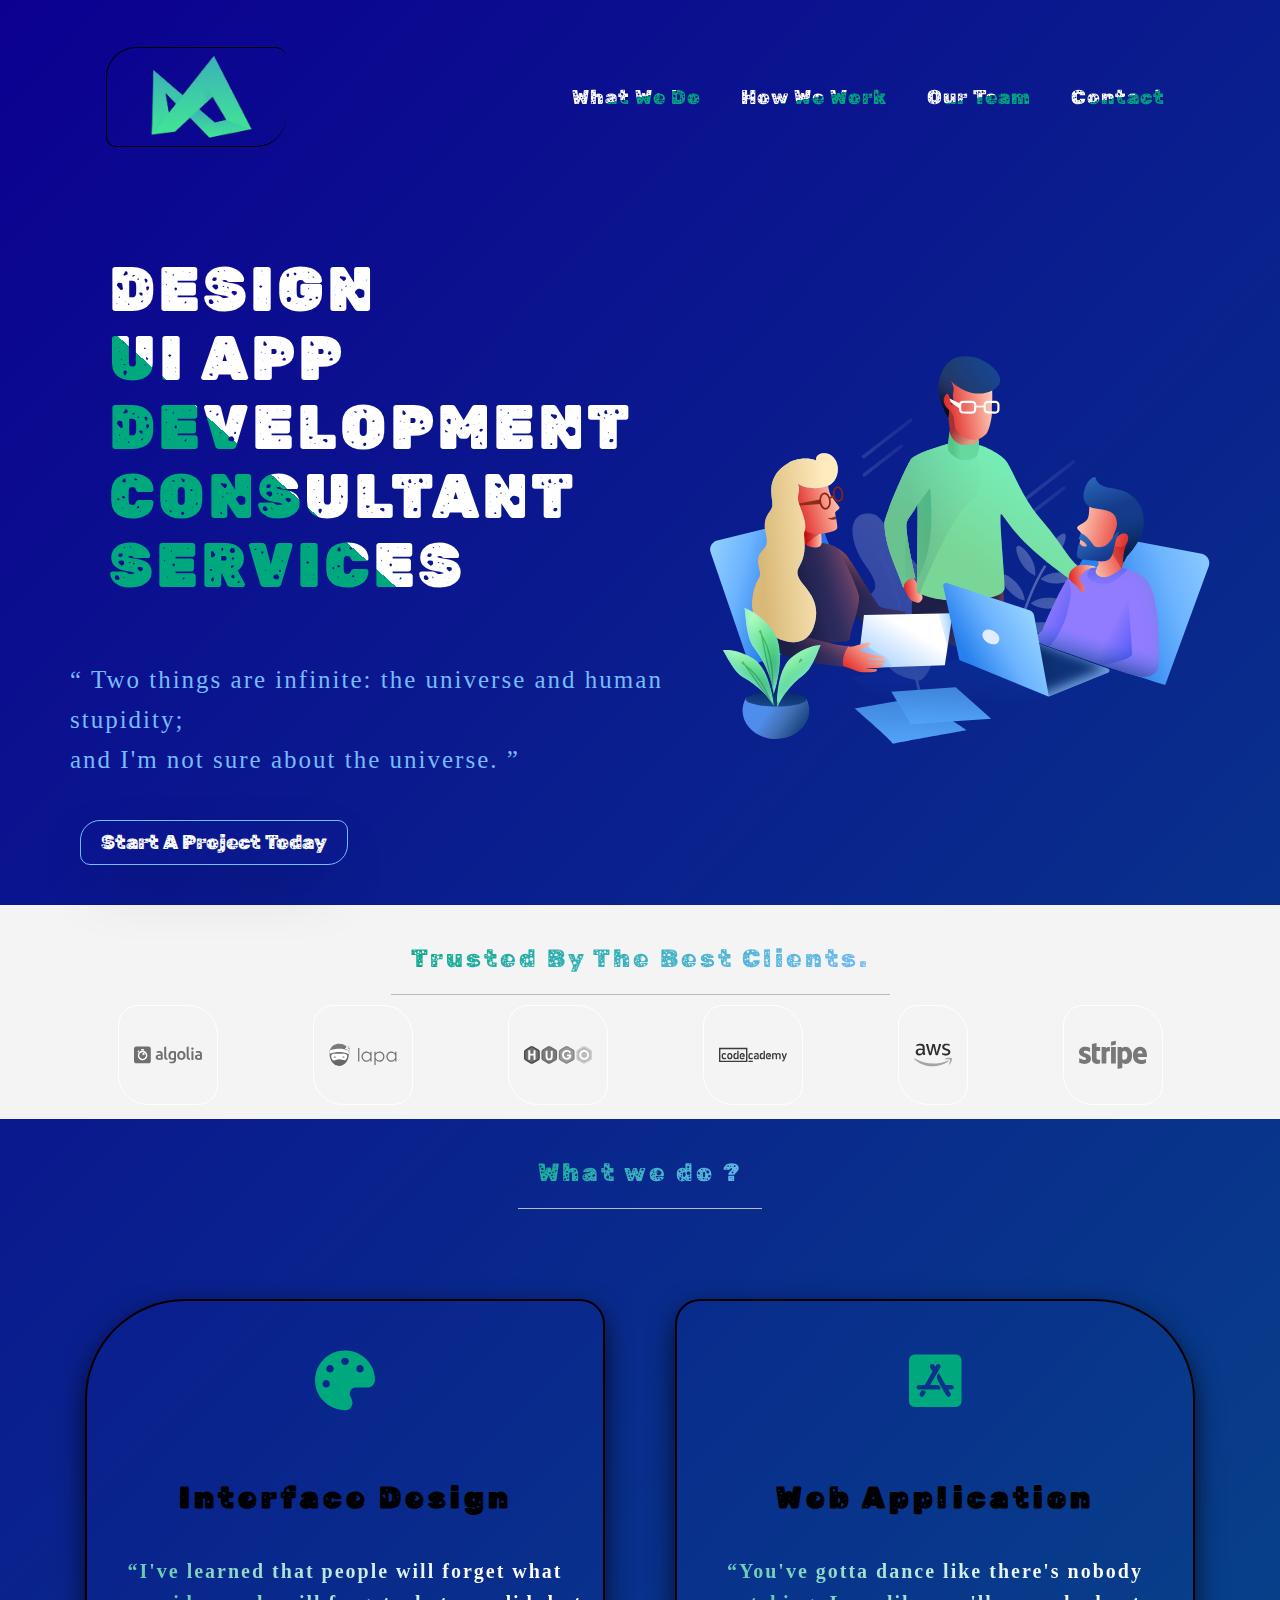
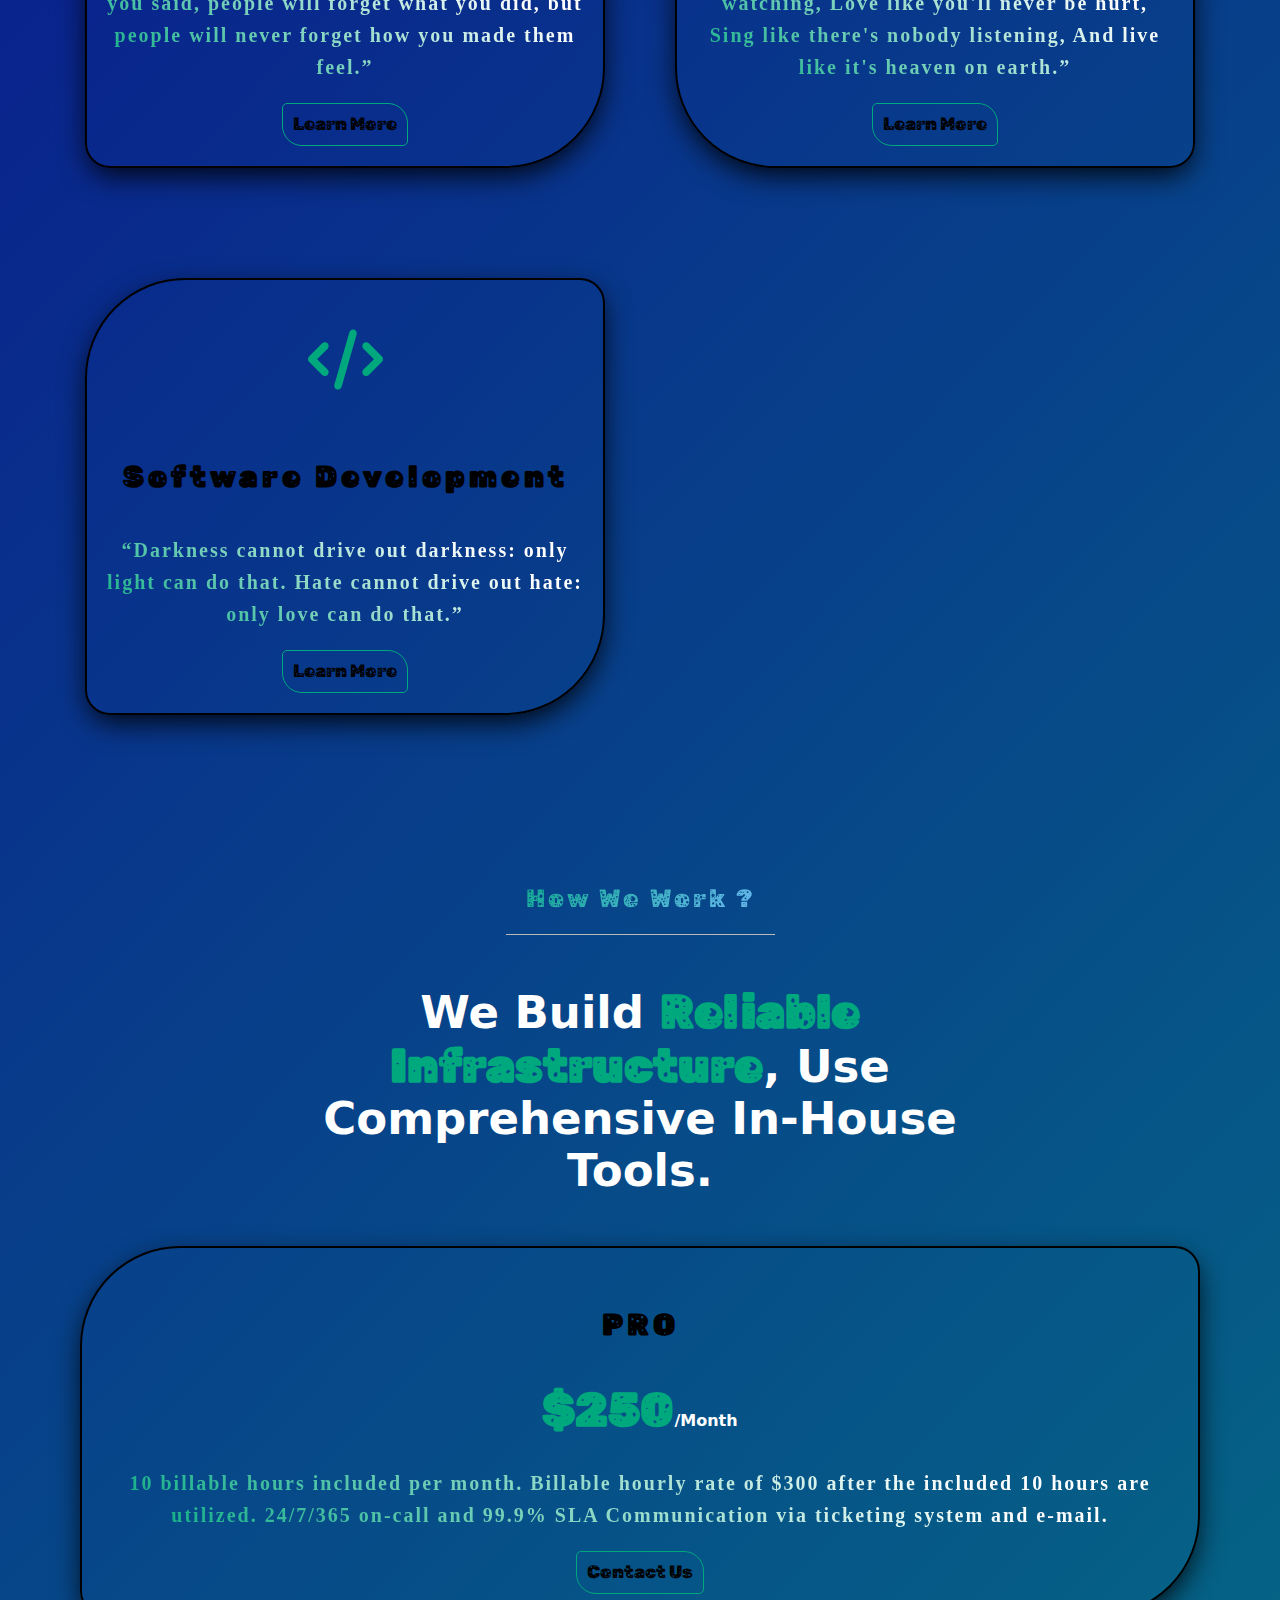
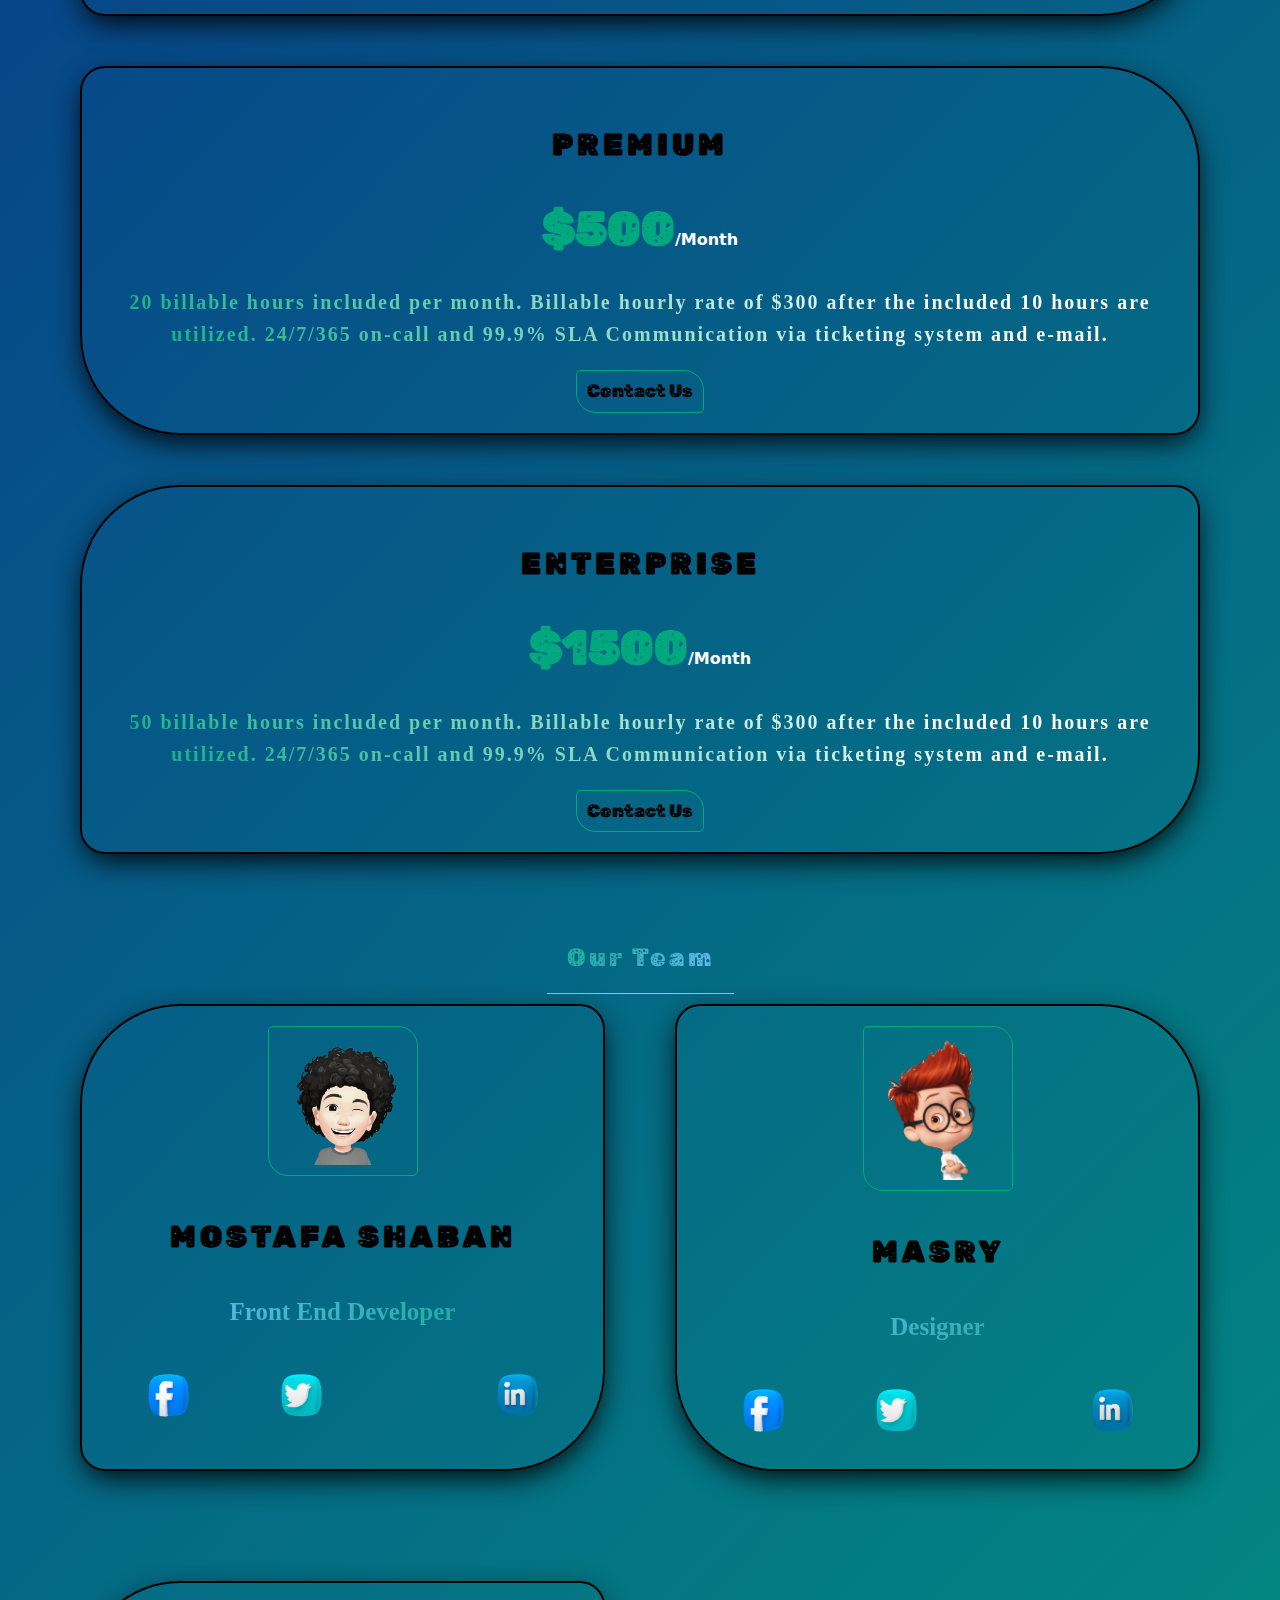
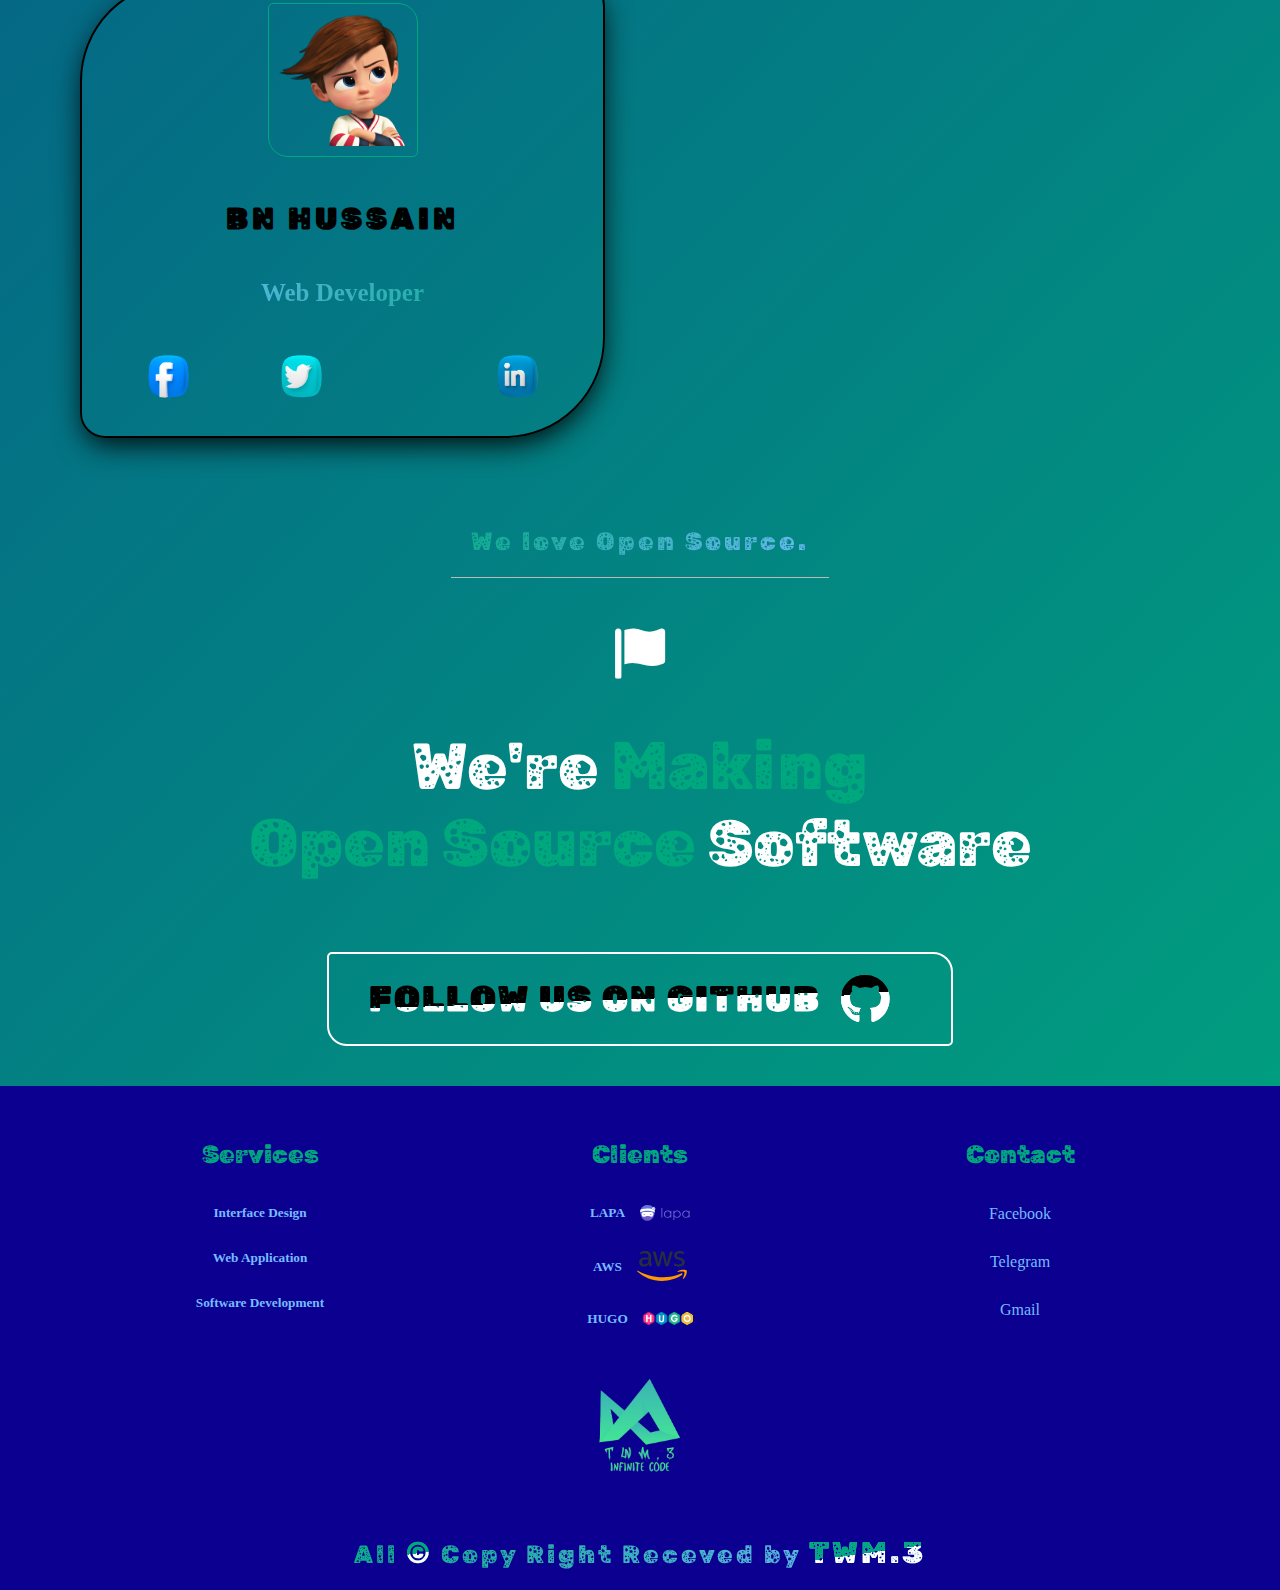
==== index.html @ d38bcce1 "Add files via upload" ====
<!DOCTYPE html>
<html lang="en">
<head>
    <meta charset="UTF-8">
    <meta http-equiv="X-UA-Compatible" content="IE=edge">
    <meta name="viewport" content="width=device-width, initial-scale=1.0">
    <!---------------------- normal position for all elements--------------------------- -->
    <link rel="stylesheet" href="css/normalize.css">
    <!---------------------- Font Awesome Library --------------------------- -->
    <link rel="stylesheet" href="css/all.min.css">
    <!---------------------- challeng  Style file--------------------------- -->
    <link rel="stylesheet" href="css/style.css">
        <!---------------------- website icon--------------------------- -->
        <link rel="stylesheet" href="imgs/white-green.png">
        <!-- --------------------- Google Fonts ------------------------ -->
        <link rel="preconnect" href="https://fonts.googleapis.com">
        <link rel="preconnect" href="https://fonts.gstatic.com" crossorigin>
        <link href="https://fonts.googleapis.com/css2?family=Fredericka+the+Great&family=Frijole&family=Nosifer&family=Open+Sans:ital,wght@0,700;1,400&family=Rubik+Glitch&family=Rubik+Microbe&family=Rubik+Moonrocks&family=Rubik+Puddles&family=Shizuru&family=Work+Sans:ital,wght@0,100;0,200;0,300;0,400;0,500;0,600;0,700;0,800;0,900;1,100;1,200;1,300;1,400;1,500;1,600;1,700;1,800;1,900&display=swap" rel="stylesheet">
    
    <title>TWM.3 || Challeng-Five</title>
</head>
<body>
    <!-- Start Header  -->

    <header>
        <div class="container">
            <div class="links">
                <div class="logo">
                    <a href="https://mo-sha-ban.github.io/HTML-CSS-Template-Three/
                    " target="_blank"><img src="imgs/nt-green.png" alt="logo">
                    </a>
                    <div class="text">
                        <h1>twm.3</h1>
                    </div>
                </div>
                <ul>
                    <li><a href="#what">What we do</a></li>
                    <li><a href="#how">How we work</a></li>
                    <li><a href="#team">Our team</a></li>
                    <li><a href="#contact">Contact</a></li>
                </ul>
            </div>
        </div>
    </header>

    <!-- End Header  -->









    <!-- Start Landing  -->

    <div class="landing">
        <div class="container">
            <div class="text">
                <h1>Design <br>
                    UI App <br>
                    Development <br>
                    Consultant Services
                </h1>
                <p>“    Two things are infinite: the universe and human stupidity; <br>  and I'm not sure about the universe.   ”</p>
                <a href="#">Start a project today</a>
            </div>
            <div class="image">
                <img src="imgs/yeo-feature-1.svg" alt="">
            </div>
        </div>
    </div>

        <!-- End Landing  -->





        <!-- Start Clients -->      
        <div class="clients">
            <div class="main-header">Trusted By The Best Clients. </div>
            <div class="container">
                <div class="logos">
                    <img src="imgs/algolia.svg" alt="logo">
                    <img src="imgs/lapa-logo.svg" alt="logo">
                    <img src="imgs/hugo.svg" alt="logo">
                    <img src="imgs/codecademy.svg" alt="logo">
                    <div class="az"><img src="imgs/aws.svg" alt="logo"> </div>
                    <img src="imgs/stripe.svg" alt="logo">
                </div>
            </div>
        </div>

        <!-- End Clients -->





        <!-- Start What  -->
        <div class="what" id="what">
            <div class="main-header"> What we do ? </div>
            <div class="container">
                <div class="box">
                    <i class="fa-solid fa-palette"></i>
                    <h3>Interface Design</h3>
                    <p>“I've learned that people will forget what you said, people will forget what you did, but people will never forget how you made them feel.”</p>
                    <a href="#">Learn More</a>
                </div>
                <div id="dif" class="box" >
                    <i class="fa-brands fa-app-store-ios"></i>
                    <h3>Web Application</h3>
                    <p>
                        “You've gotta dance like there's nobody watching,
                        Love like you'll never be hurt,
                        Sing like there's nobody listening,
                        And live like it's heaven on earth.”
                    </p>
                    <a href="#">Learn More</a>
                </div>
                <div class="box ">
                    <i class="fa-solid fa-code"></i>
                    <h3>Software Development</h3>
                    <p>
                        “Darkness cannot drive out darkness: only light can do that. Hate cannot drive out hate: only love can do that.”</p>
                    <a href="#">Learn More</a>
                </div>
            </div>
        </div>
        <!-- End What  -->




        <!-- Start How -->
        <div class="how" id="how">
            <div class="main-header"> How We Work ? </div>
            <div class="container">
                <div class="text">
                    <h2>We build <span>reliable infrastructure</span>, use comprehensive in-house tools.</h2>
                </div>
                <div class="box">
                    <h3>PRO</h3>
                    <h4><span>$250</span>/month</h4>
                    <p>10 billable hours included per month.
                        Billable hourly rate of $300 after the included 10 hours are utilized.
                        24/7/365 on-call and 99.9% SLA
                        Communication via ticketing system and e-mail.
                    </p>
                    <a href="#">Contact Us</a>
                </div>
                <div id="dif" class="box" >
                    <h3>PREMIUM</h3>
                    <h4><span>$500</span>/month</h4>
                    <p>20 billable hours included per month.
                        Billable hourly rate of $300 after the included 10 hours are utilized.
                        24/7/365 on-call and 99.9% SLA
                        Communication via ticketing system and e-mail.
                    </p>
                    <a href="#">Contact Us</a>
                </div>
                <div class="box">
                    <h3>ENTERPRISE</h3>
                    <h4><span>$1500</span>/month</h4>
                    <p>50 billable hours included per month.
                        Billable hourly rate of $300 after the included 10 hours are utilized.
                        24/7/365 on-call and 99.9% SLA
                        Communication via ticketing system and e-mail.
                    </p>
                    <a href="#">Contact Us</a>
                </div>
            </div>
        </div>
        <!-- End How -->






        <!--Start  Our Team  -->
        <div class="team" id="team">
            <div class="main-header"> Our Team </div>
            <div class="container">
                <div class="box">
                    <img src="imgs/trans-logo.png" alt="">
                    <h3> mostafa Shaban</h3>
                    <h4> Front End Developer</h4>
                    <div class="social">
                        <a href="https://www.facebook.com/profile.php?id=100058685019959" target="blanck"><li><img src="imgs/Facebook-1.png" alt=""></li></a> 
                        <a href="https://twitter.com/mo_sha_ban" target="blanck"><li><img src="imgs/Twitter-1.png" alt=""></li></a>
                        <a href="https://www.instagram.com/mo_sh_ab_an/" target="blanck"><li><img src="imgs/Instagram-1.png" alt=""></li></a>
                        <a href="https://www.linkedin.com/in/mostafa-shaban-33b244233/" target="blanck"><li><img src="imgs/LinkedIn-1.png" alt=""></li></a>
                    </div>
                </div>
                <div id="dif" class="box">
                    <img src="imgs/vatar--2.png" alt="">
                    <h3> masry </h3>
                    <h4> Designer</h4>
                    <div class="social">
                        <a href="https://www.facebook.com/profile.php?id=100058685019959" target="blanck"><li><img src="imgs/Facebook-1.png" alt=""></li></a> 
                        <a href="https://twitter.com/mo_sha_ban" target="blanck"><li><img src="imgs/Twitter-1.png" alt=""></li></a>
                        <a href="https://www.instagram.com/mo_sh_ab_an/" target="blanck"><li><img src="imgs/Instagram-1.png" alt=""></li></a>
                        <a href="https://www.linkedin.com/in/mostafa-shaban-33b244233/" target="blanck"><li><img src="imgs/LinkedIn-1.png" alt=""></li></a>
                    </div>
                </div>
                <div class="box">
                    <img src="imgs/boy-png-297755.png" alt="">
                    <h3> Bn Hussain</h3>
                    <h4> Web Developer </h4>
                    <div class="social">
                        <a href="https://www.facebook.com/profile.php?id=100058685019959" target="blanck"><li><img src="imgs/Facebook-1.png" alt=""></li></a> 
                        <a href="https://twitter.com/mo_sha_ban" target="blanck"><li><img src="imgs/Twitter-1.png" alt=""></li></a>
                        <a href="https://www.instagram.com/mo_sh_ab_an/" target="blanck"><li><img src="imgs/Instagram-1.png" alt=""></li></a>
                        <a href="https://www.linkedin.com/in/mostafa-shaban-33b244233/" target="blanck"><li><img src="imgs/LinkedIn-1.png" alt=""></li></a>
                    </div>
                </div>
            </div>
        </div>
        <!-- End Our Team  -->








        <!-- Start Open  -->
        <div class="open">
            <div class="main-header"> We love Open Source. </div>
            <div class="container">
                <div class="disc">
                    <i class="fa-solid fa-flag"></i>
                    <h3> We're <span>making</span>   <br> <span> Open Source </span> Software</h3>
                    <a href="https://github.com/mo-sha-ban?tab=repositories" target="_blank">Follow Us on github <i class="fa-brands fa-github"></i></a>
                </div>
            </div>
        </div>
        <!-- End Open  -->









        <!-- Start Header -->
        <footer id="contact">
            <div class="container">
                <div class="text-box">
                    <h4>Services</h4>
                    <h5>Interface Design</h5>
                    <h5>Web Application</h5>
                    <h5>Software Development</h5>
                </div>
                <div class="text-box">
                    <h4>Clients</h4>
                    <h5> LAPA <img src="imgs/lapa-logo.svg" alt=""></h5>
                    <h5> AWS <img src="imgs/aws.svg" alt=""></h5>
                    <h5> HUGO <img src="imgs/hugo.svg" alt=""></h5>
                </div>
                <div class="text-box">
                    <h4> Contact </h4> 
                    <a href="https://www.facebook.com/profile.php?id=100058685019959" target="_blank">facebook</a>
                    <a href="https://t.me/mo_sha_ban" target="_blank">telegram</a>
                    <a href="mailto:mostafafoash01110@gmail.com">gmail</a>
                </div>
            </div>
            <div class="logo">
                <img src="imgs/green.png" alt="">
            </div>
            <div class="main-header"> All <span>&copy;</span> Copy  Right Receved by <span>twm.3</span></div>
        </footer>
        <!-- End Header -->
</body>
</html>
---- css/style.css ----
/* Start Global Rules */
* {
    box-sizing: border-box;
}
:root {
    --transition: 1s;
    --color: #00A87E;
    --seco-color: #0C0091;
}

html {
    scroll-behavior: smooth;
    background-image: linear-gradient(134deg, var(--seco-color) 0%, var(--color) 100%);
}

ul {
    list-style: none;
    margin: 0;
    padding: 0;
}
li {
    list-style: none;
}
a {
    text-decoration: none;
}
.container {
    padding: 0 15px;
    margin: 0 auto;
}
.main-header {
    color: #bcb9b9;
    padding: 20px;
    padding-top: 40px;
    border-bottom: 1px solid #bcb9b9;
    font-family: 'Rubik Moonrocks', cursive;
    letter-spacing: 3px;
    font-size: 25px;
    width: fit-content;
    margin: auto;
    background-image: linear-gradient(134deg, var(--color) 0%, #76bbff );
    -webkit-background-clip: text;
    -webkit-text-fill-color: transparent;
}

/* small */
@media (min-width:768px) {
.container {
    width: 750px;
}
}
/* medium */
@media (min-width:992px) {
.container {
    width: 970px;
}
}
/* large */
@media (min-width:1200px) {
.container {
    width: 1170px;
}
}
/*X-large */
@media (min-width:1400px) {
.container {
    width: 1370px;
}
}
/* Start Global Rules */








/* Start header  */

header {
    background-color: transparent;
}
.links {
    margin: 25px;
    display: flex;
    justify-content: space-between;
}
.links .logo {
    display: flex;
    align-items: center;
    justify-content: center;
    transition: 2s;
    width: 170px;
}
.links .logo img {
    width: 120px;
    margin: 13px;
    transition: 1s;
    transform: translate(-10px, -10px);
    position: relative;
    z-index: 1;
}
.links .logo a {
    transition: var(--transition);
    padding: 0px 30px;
    border-radius: 10px;
    margin: 10px;
    transform: translate(121px);
    width: 180px;
    height: 100px;
    border: 1px solid black;
    /* border-left: none; */
    border-right: none;
    border-top-left-radius: 30px;
    border-top-right-radius: 10px;
    border-bottom-right-radius: 30px;

}
.links .logo .text  {
    color: white;
    text-transform: uppercase;
    font-size: 25px;
    font-weight: 800;
    transform: translate(-90px);
    z-index: -10;
    transition: 3s;
    margin-left: 20px;
    padding: 10px;
    font-family: 'Rubik Moonrocks', cursive;
    background-image: linear-gradient(190deg, var(--color) 0% 50%, white 50% 100%);
    -webkit-background-clip: text;
    -webkit-text-fill-color: transparent;
    opacity: 0;
    transition-delay: .5s;

}
.links .logo:hover {
    overflow: visible;
}
.links .logo:hover a {
    box-shadow: 10px 0px 35px -10px var(--color);
}
.links .logo:hover .text {
    transform: translateX(90px);
    opacity: 100%;
}
.links ul {
    display: flex;
}
.links ul li {
    display: flex;
    justify-content: center;
    align-items: center;
    margin: 10px;
    font-size: 20px;
    letter-spacing: 1px;
    padding: 10px;
    font-family: 'Rubik Moonrocks', cursive;
    text-transform: capitalize;
    color: white;
    transition: var(--transition);
    background-image: linear-gradient(-10deg, var(--color) 0% 50%, white 50% 100%);
    -webkit-background-clip: text;
    -webkit-text-fill-color: transparent;
}
.links ul li a {
    color: white;
}
.links ul li:hover {
    opacity: 80%;
    transform: scale(1.2);
}

/* End header  */






/* Start Landing */

.landing { 
    /* height: calc(100vh - 10px); */
}
.landing .container {
    display: flex;
}

.landing .text h1 {


    font-size: 60px;
    font-weight: 900;
    /* color: #00ffd4;    
    font-family:  'Rubik Moonrocks', cursive;
    letter-spacing: 5px; */
    font-family: 'Rubik Moonrocks', cursive;
    padding: 20px 40px;
    background-image: linear-gradient(42deg, var(--color) 0% 34%, white 34% 100%);
    -webkit-background-clip: text;
    -webkit-text-fill-color: transparent;
    text-transform: uppercase;
    letter-spacing: 5px;





}
.landing .text p {
    font-size: 25px;
    line-height: 1.6;
    letter-spacing: 2px;
    color:#76bbff;
}
.landing .text a {
    display: block;
    width: fit-content;
    font-size: 20px;
    text-transform: capitalize;
    color:white;
    font-family: 'Rubik Moonrocks', cursive;
    border: .5px solid #76bbff;
    padding: 10px 20px;
    border-radius: 20px 10px 20px 10px ;
    box-shadow: 0px 25px 60px -20px black;
    transition: var(--transition);
    margin: 40px 10px;
}
.landing .text a:hover {
    color: var(--color);
    transform: scale(1.1);
}
.landing .image {
    display: flex;
}
.landing .image img{
    width: 500px;
    align-items: center;
}

/* End Landing */









/* Start Clients */

.clients {
    background-color: #f4f4f4;
}
.clients .container .logos {
    display: flex;
    justify-content: space-around;
}
.clients .container .logos img {
    width: 100px;
    height: 100px;
    filter: grayscale(100%);
    transition: var(--transition);
    border-style: none;
    color: white;
    border: 1px solid;
    padding: 10px 15px;
    margin: 10px;
    border-radius: 20px 30px;
}
.clients .container .logos img:hover {
    transform: scale(1.1);
    filter: grayscale(0%);
}
.clients .container .logos .az img {
    width: 70px;
    height: 100px;
}

/* End Clients */






/* Start What  */

.what .container {
    display: grid;
    grid-template-columns: repeat(auto-fill, minmax(350px, 1fr));
    gap: 50px;
    margin: 60px auto;
    padding: 20px;
}
.container .box {
    box-shadow: 0px 10px 30px -5px;
    text-align: center;
    border: 2px solid;
    border-radius: 100px 25px;
    padding: 20px;
    margin: 10px;
    margin-bottom: 50px;
    transition: 1s;
}
#dif {
    border-radius: 25px 100px !important;
}
.what .container .box  i {
    font-size: 60px;
    color: var(--color);
    margin: 30px;
}
.container .box:hover {
    transform: translateY(-50px);
    border-radius: 25px 100px;
}
.how .container .box:hover {
    transform: translatex(-50px);
    border-radius: 25px 100px;
}
#dif:hover {
    border-radius: 100px 25px !important;
    transform: translateY(50px);
}
.how #dif:hover {
    border-radius: 100px 25px !important;
    transform: translateX(50px);
}
.container .box h3 {
    font-family: 'Rubik Moonrocks', cursive;
    letter-spacing: 4px;
    font-size: 30px;
    padding: 10px;
}
.container .box p {
    /* background-image: linear-gradient(134deg, var(--color) 0%, white 40% , black 100%);  */
    background-image: linear-gradient(31deg, var(--color) 0% , white  80%);
    -webkit-background-clip: text;
    -webkit-text-fill-color: transparent;
    letter-spacing: 2px;
    color: var(--color);
    font-size: 20px;
    font-weight: 600;
    line-height: 1.6;
}
.container .box a {
    display: block;
    border: 1px solid var(--color);
    width: fit-content;
    margin: auto;
    font-family: 'Rubik Moonrocks', cursive;
    font-size: 18px;
    padding: 10px;
    color: black;
    border-radius: 5px 20px;
    transition: 1s;
}
.container .box a:hover {
    transform: scale(1.1);
}
.container .box:hover a{
    border-radius: 20px 5px;
}

/* End What  */



/* Start How */
.how .container .text h2 {
    display: block;
    margin: 50px auto;
    font-family: system-ui;
    text-align: center;
    color: white;
    font-size: 45px;
    width: 700px;
    text-transform: capitalize;
}
.how .container span {
    color: var(--color);
    font-size: 47px;
    font-family: 'Rubik Moonrocks', cursive;
}
.how .container h4 {
    display: block;
    margin: 30px auto;
    font-family: system-ui;
    text-align: center;
    color: white;
    width: 700px;
    text-transform: capitalize;
}

/* End How */








/* Start Team  */

.team .container {
    display: grid;
    grid-template-columns: repeat(auto-fill, minmax(350px, 1fr));
    gap: 50px;
}
.team .container .box img {
    border: 1px solid var(--color);
    width: 150px;
    margin: auto;
    font-family: 'Rubik Moonrocks', cursive;
    font-size: 18px;
    padding: 10px;
    color: black;
    border-radius: 5px 20px;
    transition: 1s;
}
.team .container .box h3 {
    text-transform: uppercase;
    color: black;
    /* color: var(--color); */
}
.team .container .box h4 {
    background-image: linear-gradient(134deg, #76bbff  0%, var(--color) );
    -webkit-background-clip: text;
    -webkit-text-fill-color: transparent;
    font-size: 25px;
    font-weight: bold;
}
.team .container .box .social {
    display: flex;
}
.team .container .box .social img {
    width: 50px;
    border: none;
    padding: 0px;

}
.team .container .box .social a {
    border: none;
}
/* End Team  */








/* Start open  */
.open .container .disc {
    display: flex;
    flex-direction: column;
    justify-content: center;
    text-align: center;
}
.open .container .disc i {
    font-size: 50px;
    color: white;
    margin:  50px 20px 20px;
}
.open .container .disc h3 {
    display: block;
    margin: 30px auto;
    text-align: center;
    font-family: 'Rubik Moonrocks', cursive;
    color: white;
    font-size: 65px;
    text-transform: capitalize;
    font-weight: normal;
}
.open .container span {
    color: var(--color);
    font-size: 67px;
    font-family: 'Rubik Moonrocks', cursive;
}
.open .container .disc  a {
    border: 2px solid white;
    width: fit-content;
    margin: 40px auto;
    font-family: 'Rubik Moonrocks', cursive;
    font-size: 35px;
    font-weight: 600;
    padding: 20px 40px;
    background-image: linear-gradient(178deg, black 0% 50%, white 50% 100%);
    -webkit-background-clip: text;
    -webkit-text-fill-color: transparent;
    color: black;
    border-radius: 5px 20px;
    transition: var(--transition);
    align-items: center;
    display: flex;
    text-transform: uppercase;
    letter-spacing: 2px;
}
.open .container .disc a i {
    margin: auto 20px;
    font-size: 50px;
    transition: var(--transition);
    background-image:  linear-gradient(-5deg, white  0% 60%, black 60% 100%);
    -webkit-background-clip: text;
    -webkit-text-fill-color: transparent;
}
.open .container .disc a:hover {
    transform: scale(1.2);
}
.open .container .disc a:hover i {
    font-size: 60px;
}
/* End open  */









/* Start Footer  */
footer {
    background-color: var(--seco-color);
}
footer .container {
    display: grid;
    grid-template-columns: repeat(auto-fill, minmax(350px, 1fr));
    
}
footer .container .text-box {
    margin-top: 30px;
    margin-bottom: 30px;
}
footer .container .text-box h4{
    font-size: 25px;
    font-family: 'Rubik Moonrocks', cursive;
    color: var(--color);font-weight: normal;
    text-align: center;
    padding: 10px;
    margin: 15px;
}
footer .container .text-box h5 {
    color: #76bbff;
    padding: 10px;
    align-items: center;
    display: flex;
    justify-content: center;
    margin: 10px;
    transition: var(--transition);
    text-transform: capitalize;
}
footer .container .text-box a {
    color: #76bbff;
    padding: 10px;
    align-items: center;
    display: flex;
    justify-content: center;
    margin: 10px;
    transition: var(--transition);
    text-transform: capitalize;
}
footer .container .text-box h5:hover {
    padding-left: 35px;
}
footer .container .text-box a:hover {
    padding-left: 35px;
}
footer .container .text-box h5 img {
    width: 50px;
    margin-left: 15px;
}
footer .logo img {
    width: 150px;
    margin: auto;
    display: block;
}
footer .main-header {
    border-bottom: none;
}
.main-header span {
    font-size: 30px;
    text-transform: uppercase;
    background-image:  linear-gradient(-8deg, white  0% 50%, var(--color) 50% 100%);
    -webkit-background-clip: text;
    -webkit-text-fill-color: transparent;
}

/* End Footer  */
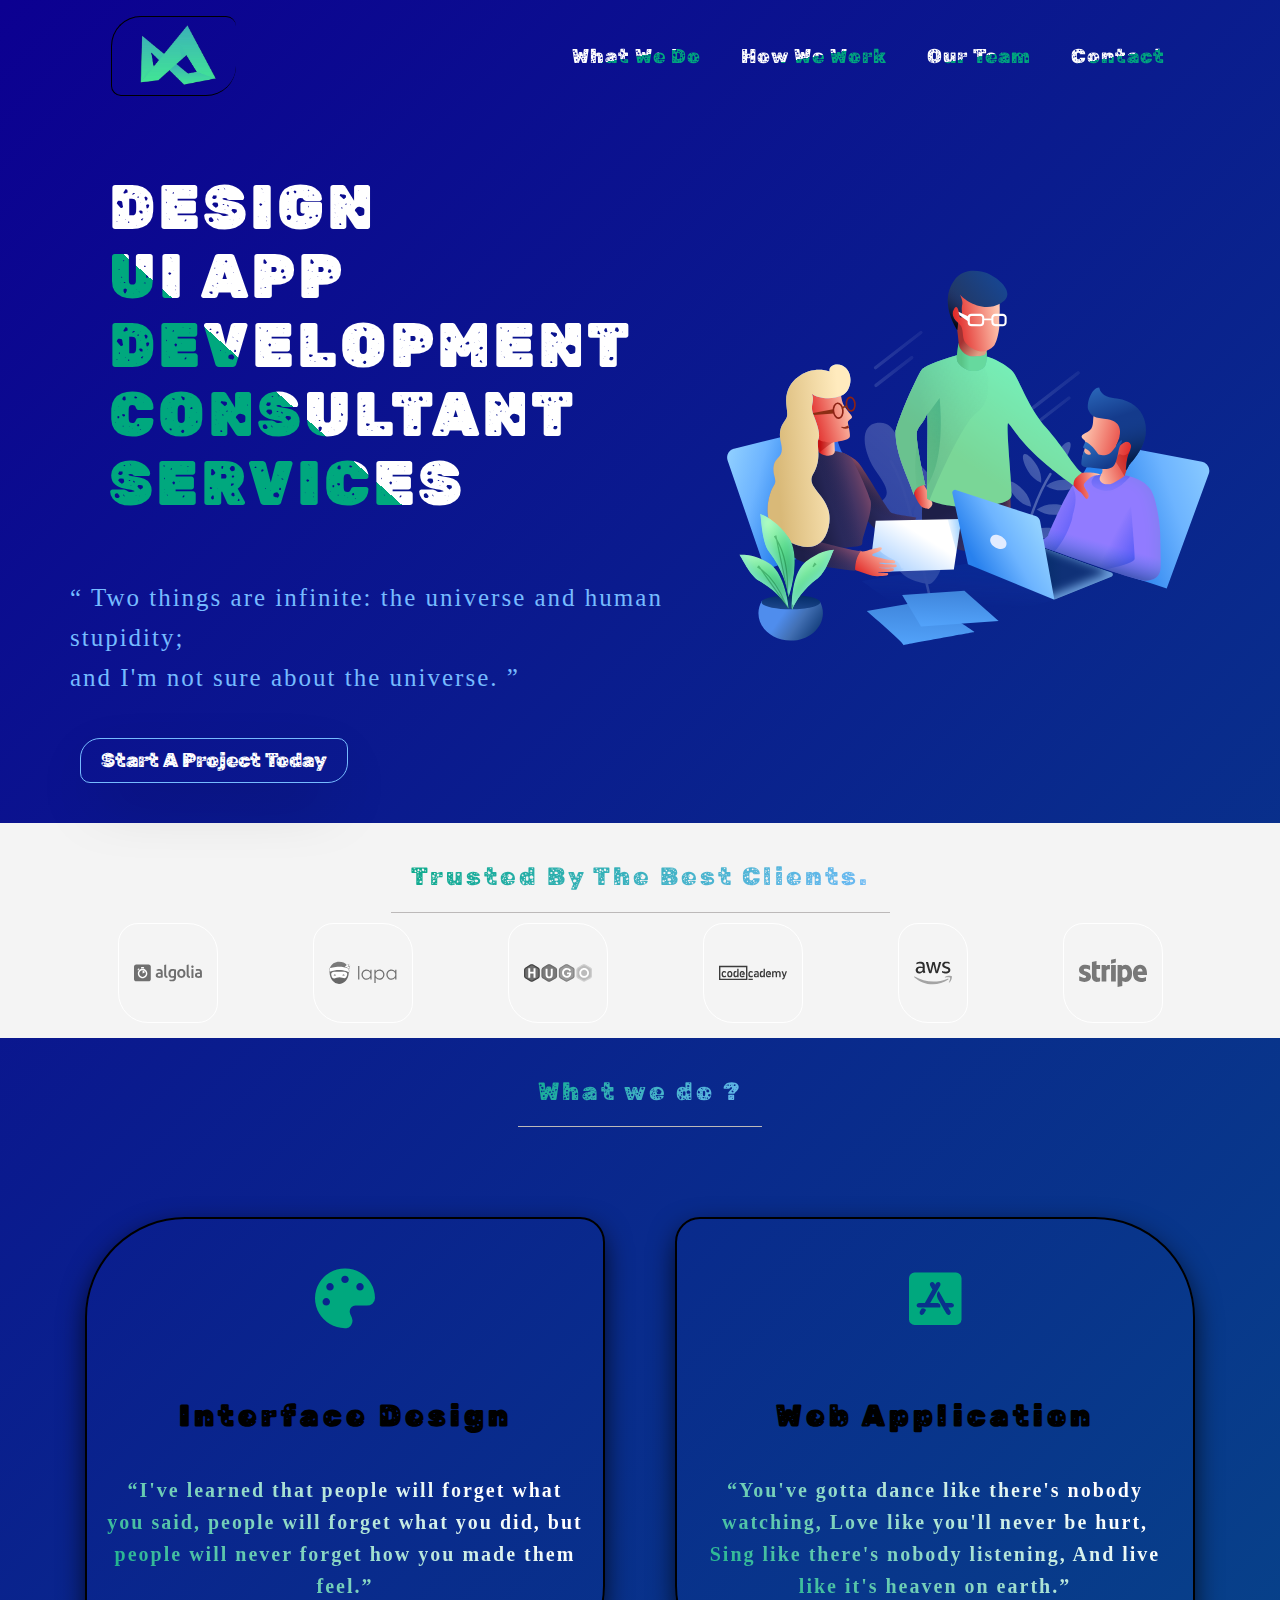
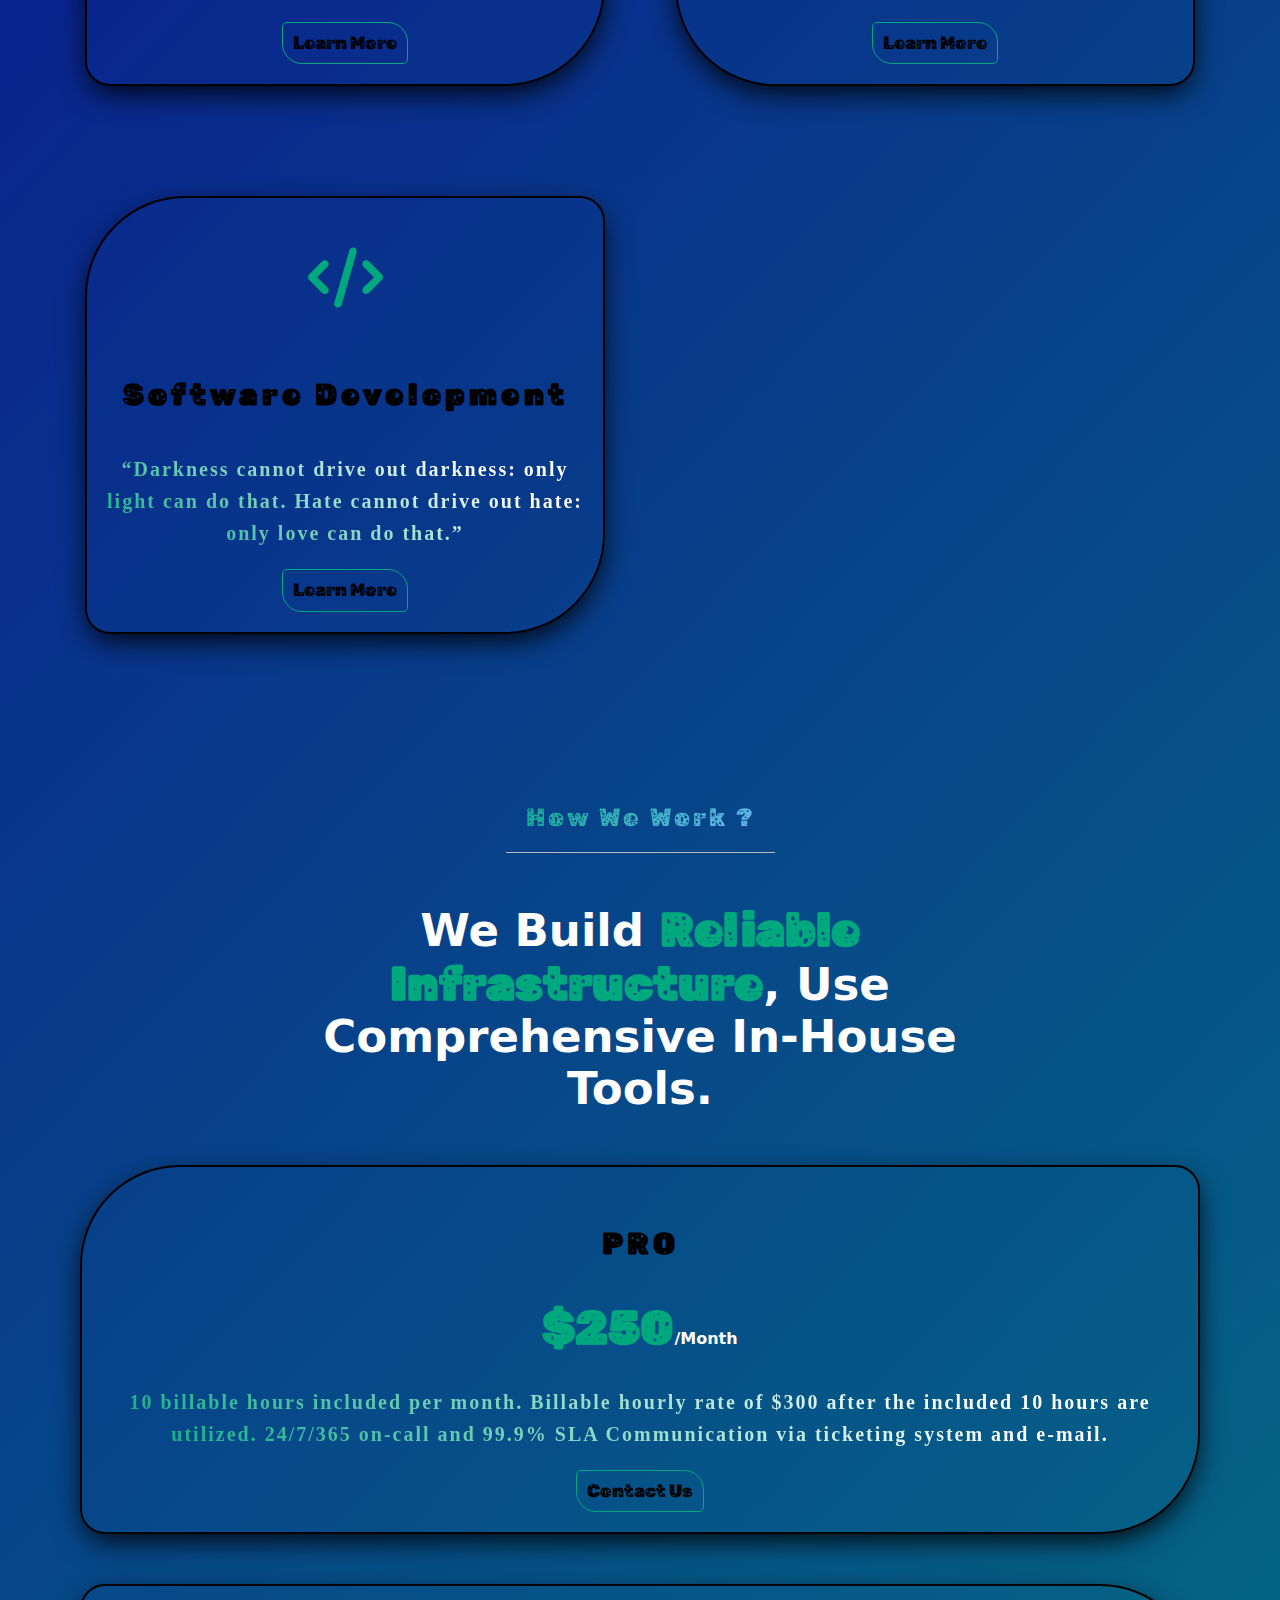
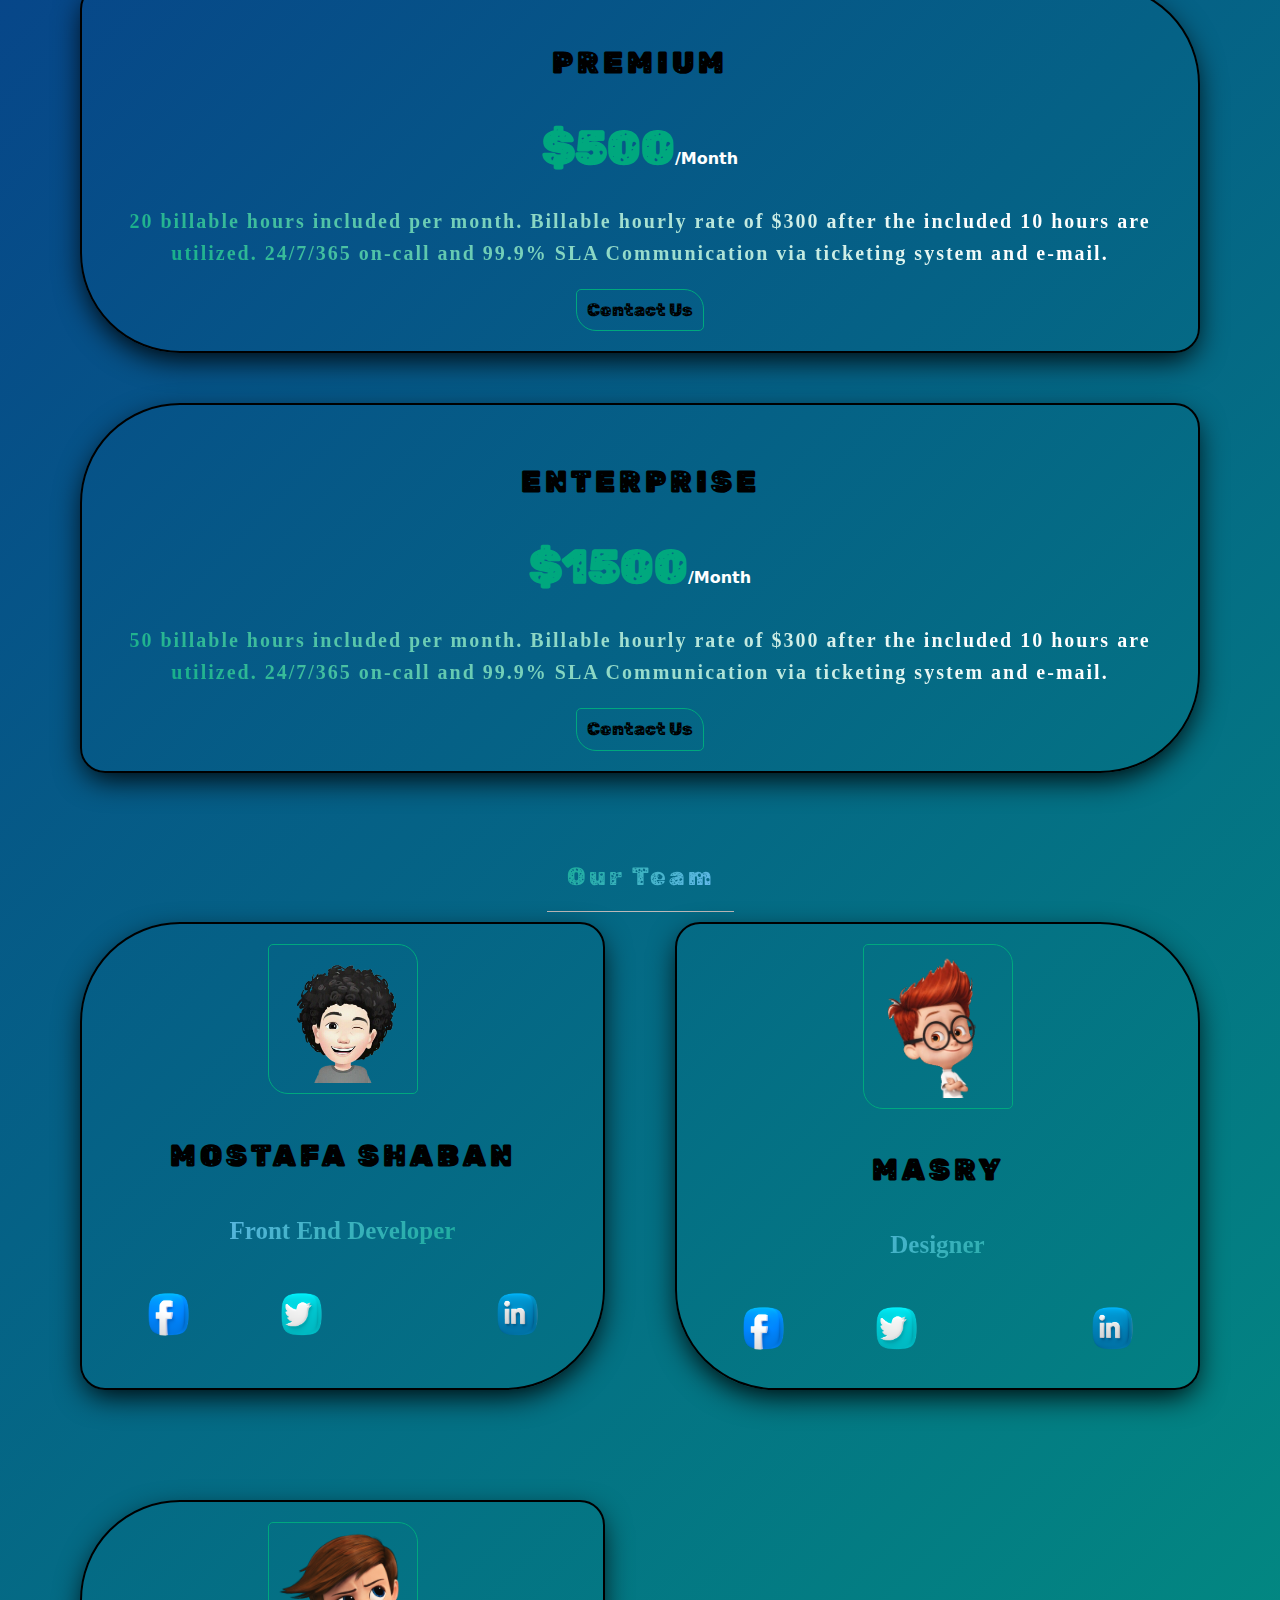
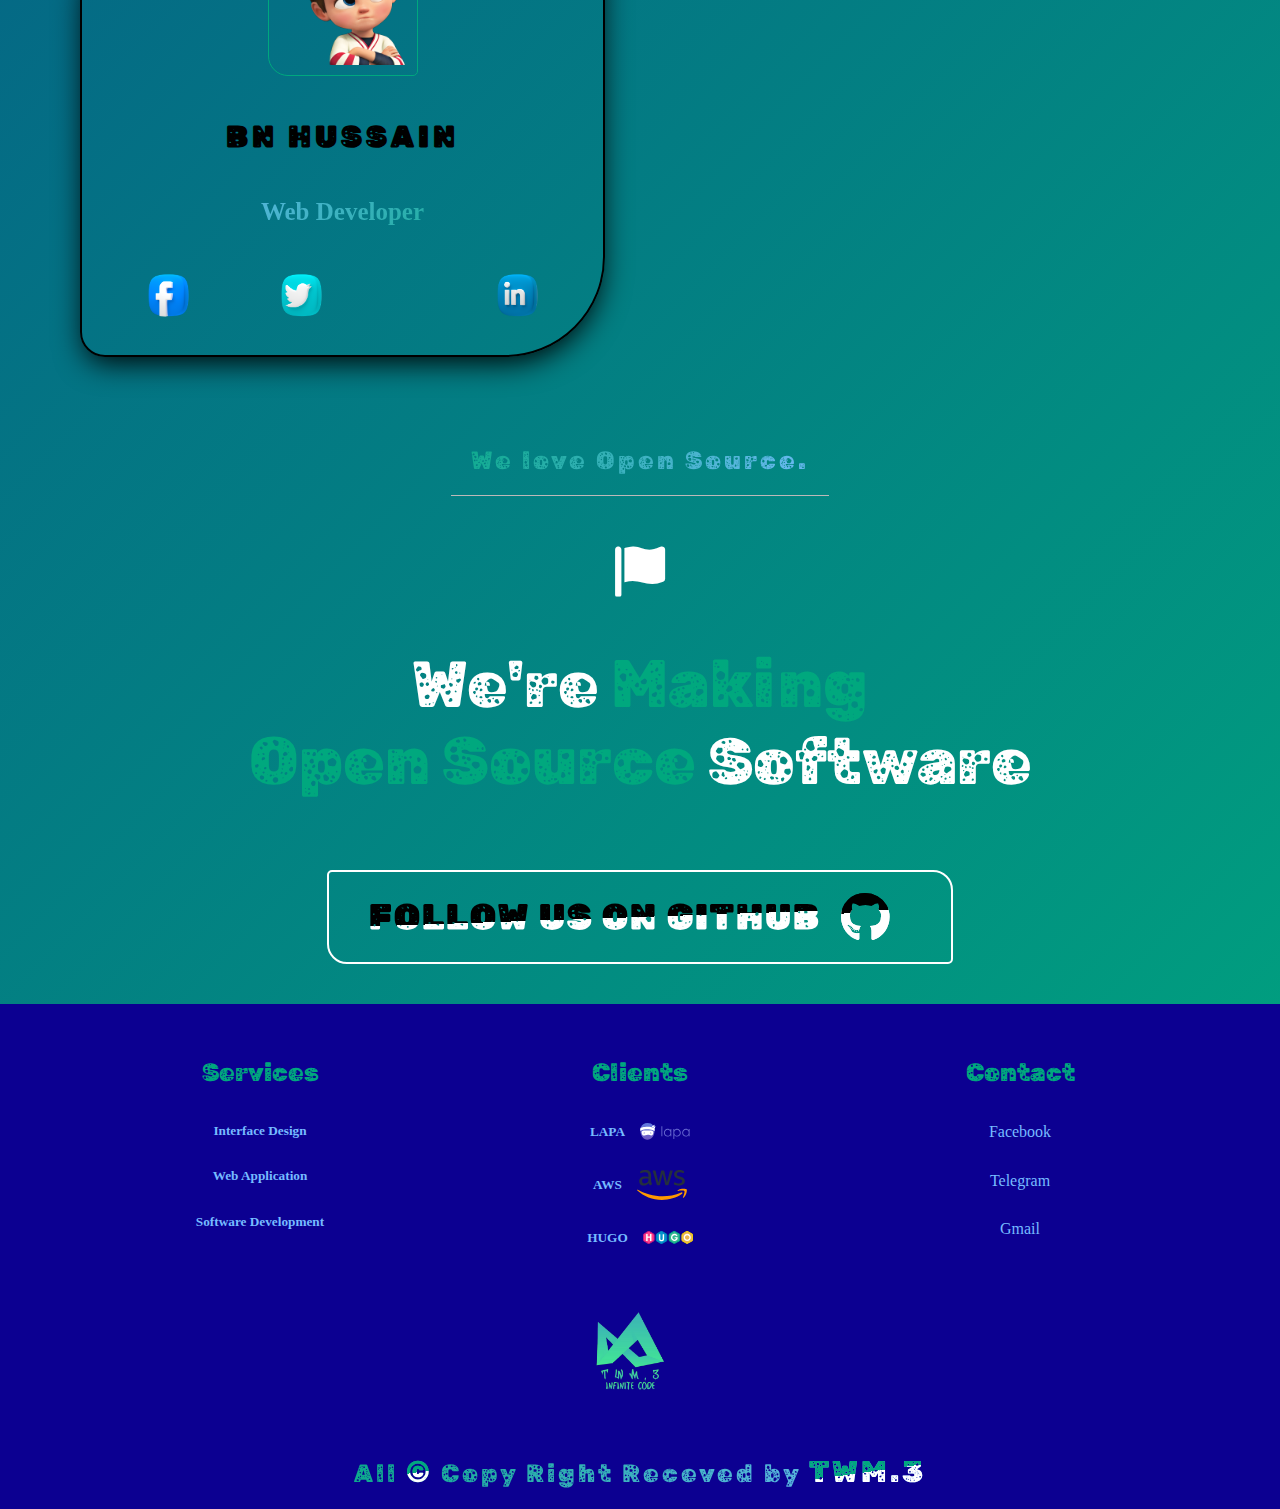
==== commit cce98632: "Add files via upload" ====
--- a/index.html
+++ b/index.html
@@ -11,7 +11,7 @@
     <!---------------------- challeng  Style file--------------------------- -->
     <link rel="stylesheet" href="css/style.css">
         <!---------------------- website icon--------------------------- -->
-        <link rel="stylesheet" href="imgs/white-green.png">
+        <link rel="icon" href="imgs/nt-green.png">
         <!-- --------------------- Google Fonts ------------------------ -->
         <link rel="preconnect" href="https://fonts.googleapis.com">
         <link rel="preconnect" href="https://fonts.gstatic.com" crossorigin>
@@ -24,7 +24,7 @@
 
     <header>
         <div class="container">
-            <div class="links">
+        
                 <div class="logo">
                     <a href="https://mo-sha-ban.github.io/HTML-CSS-Template-Three/
                     " target="_blank"><img src="imgs/nt-green.png" alt="logo">
@@ -33,12 +33,17 @@
                         <h1>twm.3</h1>
                     </div>
                 </div>
-                <ul>
-                    <li><a href="#what">What we do</a></li>
-                    <li><a href="#how">How we work</a></li>
-                    <li><a href="#team">Our team</a></li>
-                    <li><a href="#contact">Contact</a></li>
-                </ul>
+                <div class="links">
+                <div class="ul hide">
+                    <ul >
+                        <li><a href="#what">What we do</a></li>
+                        <li><a href="#how">How we work</a></li>
+                        <li><a href="#team">Our team</a></li>
+                        <li><a href="#contact">Contact</a></li>
+                    </ul>
+                </div>
+                <i class="fa-solid fa-bars " id="toggel"></i>
+                <i class="fa-solid fa-xmark hide" id="close" > </i>
             </div>
         </div>
     </header>
@@ -277,5 +282,17 @@
             <div class="main-header"> All <span>&copy;</span> Copy  Right Receved by <span>twm.3</span></div>
         </footer>
         <!-- End Header -->
+
+
+        <script src="js/main.js"></script>
 </body>
-</html>+</html>
+
+
+
+
+
+
+
+
+
--- a/css/style.css
+++ b/css/style.css
@@ -42,6 +42,7 @@
     background-image: linear-gradient(134deg, var(--color) 0%, #76bbff );
     -webkit-background-clip: text;
     -webkit-text-fill-color: transparent;
+    text-align: center;
 }
 
 /* small */
@@ -82,34 +83,39 @@
 header {
     background-color: transparent;
 }
+header .container {
+    display: flex;
+    justify-content: space-between;
+    align-items: center;
+}
 .links {
     margin: 25px;
     display: flex;
     justify-content: space-between;
 }
-.links .logo {
+.logo {
     display: flex;
     align-items: center;
     justify-content: center;
     transition: 2s;
     width: 170px;
 }
-.links .logo img {
-    width: 120px;
-    margin: 13px;
+.logo img {
+    width: 90px;
+    height: 65px;
     transition: 1s;
-    transform: translate(-10px, -10px);
+    transform: translate(-10px, 5px);
     position: relative;
     z-index: 1;
 }
-.links .logo a {
+.logo a {
     transition: var(--transition);
     padding: 0px 30px;
     border-radius: 10px;
     margin: 10px;
-    transform: translate(121px);
-    width: 180px;
-    height: 100px;
+    transform: translate(100px);
+    width: 125px;
+    height: 80px;
     border: 1px solid black;
     /* border-left: none; */
     border-right: none;
@@ -118,12 +124,10 @@
     border-bottom-right-radius: 30px;
 
 }
-.links .logo .text  {
-    color: white;
+.logo .text  {
     text-transform: uppercase;
-    font-size: 25px;
-    font-weight: 800;
-    transform: translate(-90px);
+    font-size: 18px;
+    transform: translate(-65px);
     z-index: -10;
     transition: 3s;
     margin-left: 20px;
@@ -134,20 +138,20 @@
     -webkit-text-fill-color: transparent;
     opacity: 0;
     transition-delay: .5s;
-
-}
-.links .logo:hover {
+}
+.logo:hover {
     overflow: visible;
 }
-.links .logo:hover a {
+.logo:hover a {
     box-shadow: 10px 0px 35px -10px var(--color);
 }
-.links .logo:hover .text {
-    transform: translateX(90px);
+.logo:hover .text {
+    transform: translateX(70px);
     opacity: 100%;
 }
 .links ul {
     display: flex;
+    position: relative;
 }
 .links ul li {
     display: flex;
@@ -165,6 +169,32 @@
     -webkit-background-clip: text;
     -webkit-text-fill-color: transparent;
 }
+#toggel , #close {
+    display: none;
+    align-items: center;
+    font-size: 35px;
+    border: 1px solid var(--color);
+    width: fit-content;
+    padding: 10px 10px;
+    border-radius: 5px;
+    height: 50px;
+    margin: 15px;
+    margin-top: 45px;
+    background-image: linear-gradient(-225deg, var(--color) 0% 53%, white 50% 100%);
+    -webkit-background-clip: text;
+    -webkit-text-fill-color: transparent;
+    transition: var(--transition);
+    cursor: pointer;
+    z-index: 1;
+}
+#close {
+    position: absolute;
+    top: 40px;
+    left: 10px;
+}
+#toggel:hover , #close:hover {
+    transform: scale(1.1);
+}
 .links ul li a {
     color: white;
 }
@@ -172,6 +202,120 @@
     opacity: 80%;
     transform: scale(1.2);
 }
+@media (max-width:1200px) {
+    .logo img {
+        width: 80px;
+        height: 55px;
+        transform: translate(-15px, 5px);
+    }    
+    .logo .text {
+        font-size: 16px;
+        transform: translate(-85px);
+    }    
+    .logo:hover .text {
+        transform: translateX(30px);
+    }
+    .logo a {
+        width: 110px;
+        height: 70px;
+        transform: translate(50px);
+    }
+}  
+@media (max-width:992px) {
+    #toggel ,#close {
+        display: flex;
+    }
+    .logo {
+        width: 100px;
+    }
+    .logo img {
+        width: 55px;
+        height: 40px;
+    }
+    .logo .text {
+        font-size: 13px;
+        transform: translate(-75px);
+    }
+    
+    .logo a {
+        width: 85px;
+        height: 55px;
+        transform: translate(60px);
+    }
+    #toggel, #close {
+        margin-top: 0px;
+    }
+    .links ul li {
+        /* display: none; */
+    }
+    .hide {
+        display: none !important;
+    }
+    .links ul {
+        position: absolute;
+        display: flex;
+        text-align: center;
+        flex-direction: column;
+        align-items: center;
+        font-size: 20px;
+        letter-spacing: 1px;
+        padding: 10px;
+        left: 50%;
+        top: 37%;
+        transform: translate(-50% , -50%);
+        background-color: #000000e9;
+        width: 99%;
+        border-radius: 20px;
+        border: 1px solid var(--color);
+    }
+    .links ul li {
+        transition: .5s;
+    }
+    .links ul li:hover {
+        padding-left: 30px;
+        transform: none;
+    }
+}
+@media (max-width:450px)  {
+    .logo a {
+        border-radius: 15px 15px 15px 15px;
+    }
+    #toggel, #close {
+        font-size: 33px;
+    }
+
+}
+@media (max-width:300px)  {
+.logo {
+    width: 65px;
+}
+.logo img {
+    width: 40px;
+    height: 30px;
+    margin: 5px;
+    transform: none
+}
+.logo .text {
+    font-size: 9px;
+    transform: translate(-29px);
+}
+
+.logo a {
+    width: 66px;
+    height: 45px;
+    border-radius: 10px 10px 10px 10px;
+    padding: 0px;
+}
+    .links {
+        margin: 10px;
+    }
+    #toggel, #close {
+        font-size: 25px;
+        padding: 8px;
+        margin: 10px;
+        height: 40px;
+    }
+}
 
 /* End header  */
 
@@ -190,13 +334,8 @@
 }
 
 .landing .text h1 {
-
-
     font-size: 60px;
     font-weight: 900;
-    /* color: #00ffd4;    
-    font-family:  'Rubik Moonrocks', cursive;
-    letter-spacing: 5px; */
     font-family: 'Rubik Moonrocks', cursive;
     padding: 20px 40px;
     background-image: linear-gradient(42deg, var(--color) 0% 34%, white 34% 100%);
@@ -204,11 +343,6 @@
     -webkit-text-fill-color: transparent;
     text-transform: uppercase;
     letter-spacing: 5px;
-
-
-
-
-
 }
 .landing .text p {
     font-size: 25px;
@@ -236,12 +370,61 @@
 }
 .landing .image {
     display: flex;
+    letter-spacing: normal;
+    font-size: 20px;
 }
 .landing .image img{
-    width: 500px;
+    width: 100%;
     align-items: center;
-}
-
+    margin-bottom: 20px;
+}
+
+
+@media (max-width:1200px) {
+    .landing .container {
+        flex-wrap: wrap;
+        text-align: center;
+        justify-content: center;
+    }
+    .landing .text h1 {
+        font-size: 40px;
+    }
+    .landing .text p {
+        font-size: 20px;
+    }
+    .landing .text a {
+        margin: 20px auto;
+    }
+}
+@media (max-width:450px) {
+    .landing .text h1 {
+        font-size: 30px;
+        font-weight: normal;
+        padding: 10px;
+    }
+    .landing .text p {
+        font-size: 17px;
+        letter-spacing: normal;
+    }
+    .landing .text a {
+        margin: 20px auto;
+        font-size: 16px;
+    }
+}
+@media (max-width:300px) {
+    .landing .text h1 {
+        font-size: 25px;
+        padding: 0px;
+    }
+    .landing .text p {
+        font-size: 15px;
+        letter-spacing: normal;
+    }
+    .landing .text a {
+        margin: 20px auto;
+        font-size: 14px;
+    }
+}
 /* End Landing */
 
 
@@ -260,6 +443,7 @@
 .clients .container .logos {
     display: flex;
     justify-content: space-around;
+    flex-wrap: wrap;
 }
 .clients .container .logos img {
     width: 100px;
@@ -318,6 +502,7 @@
 }
 .container .box:hover {
     transform: translateY(-50px);
+    box-shadow: 0px 3px 20px -5px;
     border-radius: 25px 100px;
 }
 .how .container .box:hover {
@@ -339,7 +524,6 @@
     padding: 10px;
 }
 .container .box p {
-    /* background-image: linear-gradient(134deg, var(--color) 0%, white 40% , black 100%);  */
     background-image: linear-gradient(31deg, var(--color) 0% , white  80%);
     -webkit-background-clip: text;
     -webkit-text-fill-color: transparent;
@@ -366,6 +550,60 @@
 }
 .container .box:hover a{
     border-radius: 20px 5px;
+}
+@media (max-width:450px) {
+    .what .container {
+        grid-template-columns: repeat(auto-fill, minmax(250px, 350px));
+    }
+    .container .box , .container #dif {
+        border-radius: 40px 15px !important;
+        padding: 9px;
+        margin: 10px;
+        margin-bottom: 30px;
+    }
+    .what .container .box i {
+        font-size: 40px;
+    }
+    .container .box h3 {
+        font-size: 25px;
+        letter-spacing: 3px;
+    }
+    .container .box p {
+        font-size: 18px;
+    }
+    .container .box a  {
+        font-size: 15px;
+        padding: 8px;
+        border-radius: 5px 15px;
+    }
+}
+@media (max-width:300px) {
+    .container .box , .container #dif {
+        grid-template-columns: repeat(auto-fill, minmax(250px, 350px));
+        border-radius: 40px 15px !important;
+        padding: 9px;
+        margin: 10px;
+        margin-bottom: 30px;
+    }
+    .what .container .box i {
+        font-size: 40px;
+    }
+    .container .box h3 {
+        font-size: 20px;
+        margin: 10px;
+        letter-spacing: 1px;
+    }
+    .container .box p {
+        font-size: 15px;
+        font-weight: normal;
+        letter-spacing: normal;
+        line-height: normal;
+    }
+    .container .box a  {
+        font-size: 13px;
+        padding: 7px;
+        border-radius: 3px 10px;
+    }
 }
 
 /* End What  */
@@ -397,6 +635,36 @@
     width: 700px;
     text-transform: capitalize;
 }
+@media (max-width:992px) {
+    .how .container .text h2 {
+        font-size: 40px;
+        width: auto;
+    }
+    .how .container h4 {
+        display: flex;
+        justify-content: center;
+        width: auto;
+        align-items: center;
+    }
+}
+@media (max-width:450px) {
+    .how .container .text h2 {
+        font-size: 25px;
+        margin: 30px;
+    }
+    .how .container span  {
+        font-size: 30px;
+    }
+}
+@media (max-width:300px) {
+    .how .container .text h2 {
+        font-size: 20px;
+        margin: 20px;
+    }
+    .how .container span  {
+        font-size: 25px;
+    }
+}
 
 /* End How */
 
@@ -448,6 +716,46 @@
 }
 .team .container .box .social a {
     border: none;
+}
+@media (max-width:450px) {
+    .team .container  {
+        grid-template-columns: repeat(auto-fill, minmax(250px, 350px));
+        gap: 30px;
+    }
+    .team .container .box img {
+        width: 100px;
+        padding: 5px;
+    }
+    .team .container .box h3 {
+        font-size: 18px;
+        letter-spacing: 1px;
+    }
+    .team .container .box h4 {
+        font-size: 20px;
+    }
+    .team .container .box .social img {
+        width: 40px;
+    }
+}
+@media (max-width:450px) {
+    .team .container  {
+        grid-template-columns: repeat(auto-fill, minmax(250px, 350px));
+        gap: 30px;
+    }
+    .team .container .box img {
+        width: 80px;
+        padding: 5px;
+    }
+    .team .container .box h3 {
+        font-size: 17px;
+        letter-spacing: 1px;
+    }
+    .team .container .box h4 {
+        font-size: 18px;
+    }
+    .team .container .box .social img {
+        width: 30px;
+    }
 }
 /* End Team  */
 
@@ -518,6 +826,53 @@
 .open .container .disc a:hover i {
     font-size: 60px;
 }
+@media (max-width:450px) {
+    .open .container .disc i {
+        font-size: 40px;
+    }
+    .open .container .disc h3 {
+        font-size: 30px;
+        margin: 25px auto;
+    }
+    .open .container span {
+        font-size: 33px;
+    }
+    .open .container .disc a {
+        letter-spacing: 1px;
+        font-size: 20px;
+        padding: 15px 30px;
+        font-weight: normal;
+        margin: 30px auto;
+    }
+.open .container .disc a i {
+    margin: auto 15px;
+    font-size: 40px;
+    }
+}
+@media (max-width:300px) {
+    .open .container .disc i {
+        font-size: 30px;
+    }
+    .open .container .disc h3 {
+        font-size: 20px;
+        margin: 25px auto;
+    }
+    .open .container span {
+        font-size: 23px;
+    }
+    .open .container .disc a {
+        letter-spacing: 0px;
+        font-size: 17px;
+        padding: 10px 20px;
+        font-weight: normal;
+        margin: 20px auto;
+    }
+.open .container .disc a i {
+    margin: auto 15px;
+    font-size: 30px;
+    }
+}
+
 /* End open  */
 
 
@@ -535,7 +890,6 @@
 footer .container {
     display: grid;
     grid-template-columns: repeat(auto-fill, minmax(350px, 1fr));
-    
 }
 footer .container .text-box {
     margin-top: 30px;
@@ -579,10 +933,18 @@
     width: 50px;
     margin-left: 15px;
 }
+footer .logo {
+    display: flex;
+    align-items: center;
+    justify-content: center;
+    transition: 2s;
+    width: 170px;
+    margin: auto;
+}
 footer .logo img {
-    width: 150px;
-    margin: auto;
-    display: block;
+    width: 125px;
+    height: auto;
+    margin: 10px;
 }
 footer .main-header {
     border-bottom: none;
@@ -594,5 +956,46 @@
     -webkit-background-clip: text;
     -webkit-text-fill-color: transparent;
 }
+@media (max-width:750px) {
+    footer .container {
+        grid-template-columns: repeat(auto-fill, minmax(280px, 330));
+    }
+    footer .logo img {
+        transform: none;
+    }
+}
+@media (max-width:300px) {
+    footer .container {
+        grid-template-columns: repeat(auto-fill, minmax(250px, 350px))
+    }
+    footer .container .text-box h4 {
+        font-size: 20px;
+        padding: 8px;
+        margin: 10px;
+    }
+    footer .container .text-box h5 {
+        padding: 8px;
+        font-size: 12px;
+    }
+    footer .container .text-box h5 img {
+        width: 35px;
+        margin-left: 10px;
+    }
+    footer .logo img {
+        width: 100px;
+        height: auto;
+        margin: 0px;
+    }
+    .main-header {
+        padding: 15px;
+        padding-top: 30px;
+        font-family: 'Rubik Moonrocks', cursive;
+        letter-spacing: 1px;
+        font-size: 20px;
+    }
+    .main-header span {
+        font-size: 23px;
+    }
+}
 
 /* End Footer  */